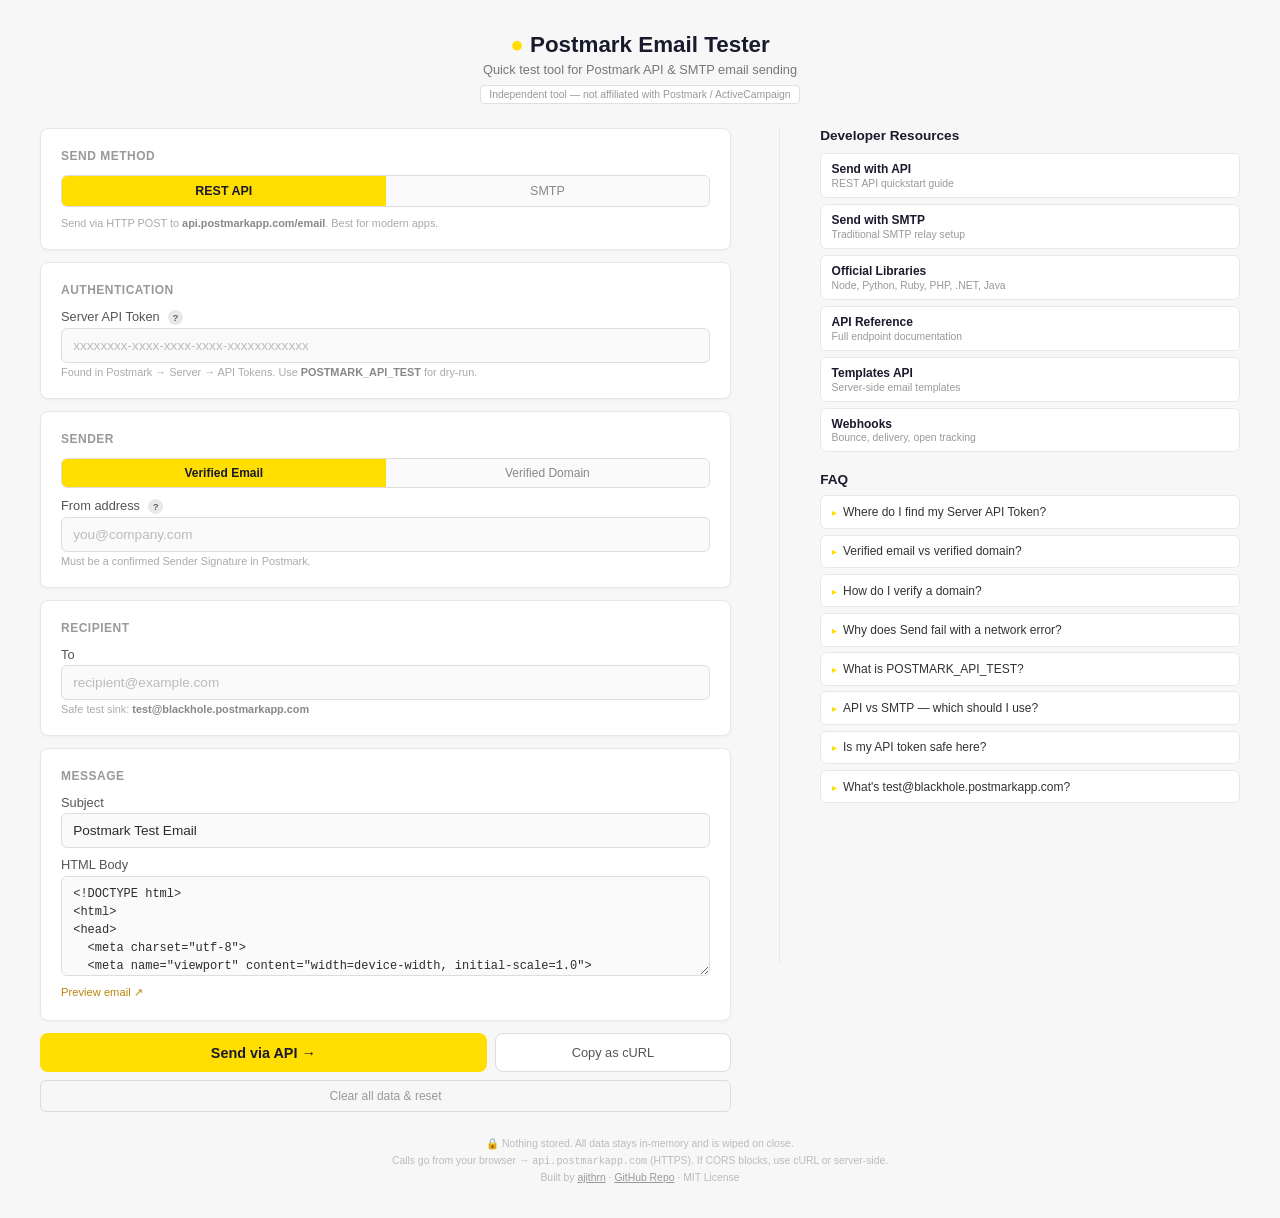
==== src/index.html @ 7c8c8877 "initial: Postmark email tester app     - Add project structure with source files (app.js, template.j" ====
<!DOCTYPE html>
<html lang="en">
<head>
    <meta charset="UTF-8">
    <meta name="viewport" content="width=device-width, initial-scale=1.0">
    <title>Postmark Email Tester</title>
    <link rel="icon" href="data:image/svg+xml,<svg xmlns='http://www.w3.org/2000/svg' viewBox='0 0 100 100'><circle cx='50' cy='50' r='45' fill='%23ffde00'/></svg>">
    <link rel="apple-touch-icon" href="data:image/svg+xml,<svg xmlns='http://www.w3.org/2000/svg' viewBox='0 0 100 100'><circle cx='50' cy='50' r='45' fill='%23ffde00'/></svg>">
    <meta name="theme-color" content="#ffde00">
    <!-- Set your Cloudflare Worker URL here to enable browser-based sending -->
    <!-- <meta name="worker-url" content="https://your-worker.your-subdomain.workers.dev"> -->
    <link rel="stylesheet" href="styles.css">
</head>
<body>
    <div class="page-wrap">
        <header>
            <h1><span>&#9679;</span> Postmark Email Tester</h1>
            <p class="subtitle">Quick test tool for Postmark API &amp; SMTP email sending</p>
            <span class="disclaimer">Independent tool &mdash; not affiliated with Postmark / ActiveCampaign</span>
        </header>

        <div class="two-col">
            <!-- ═══ LEFT: Form ═══ -->
            <main class="col-form">

                <!-- Mode Selection -->
                <div class="card">
                    <div class="card-title">Send Method</div>
                    <div class="mode-toggle">
                        <button type="button" id="btnModeApi" class="active" onclick="setMode('api')">REST API</button>
                        <button type="button" id="btnModeSmtp" onclick="setMode('smtp')">SMTP</button>
                    </div>
                    <p class="hint" id="modeHintApi">Send via HTTP POST to <strong>api.postmarkapp.com/email</strong>. Best for modern apps.</p>
                    <p class="hint hidden" id="modeHintSmtp">Configure your app's SMTP settings to use Postmark as relay. Best for legacy/CMS.</p>
                </div>

                <!-- Server Token -->
                <div class="card">
                    <div class="card-title">Authentication</div>
                    <label for="serverToken">Server API Token <span class="tooltip" aria-label="Where to find this: Log in to Postmark &rarr; select your Server &rarr; click API Tokens tab &rarr; copy the token. Each server has its own token.">?</span></label>
                    <input type="password" id="serverToken" placeholder="xxxxxxxx-xxxx-xxxx-xxxx-xxxxxxxxxxxx" autocomplete="off" spellcheck="false">
                    <p class="hint">Found in Postmark &rarr; Server &rarr; API Tokens. Use <strong>POSTMARK_API_TEST</strong> for dry-run.</p>
                </div>

                <!-- Sender -->
                <div class="card">
                    <div class="card-title">Sender</div>
                    <div class="sender-toggle">
                        <button type="button" id="btnVerifiedEmail" class="active" onclick="setSenderType('email')">Verified Email</button>
                        <button type="button" id="btnVerifiedDomain" onclick="setSenderType('domain')">Verified Domain</button>
                    </div>
                    <div id="senderEmailGroup">
                        <label for="senderEmail">From address <span class="tooltip" aria-label="Go to Postmark &rarr; Sender Signatures. Add and confirm your email. Once confirmed, you can send from it.">?</span></label>
                        <input type="email" id="senderEmail" placeholder="you@company.com">
                        <p class="hint">Must be a confirmed Sender Signature in Postmark.</p>
                    </div>
                    <div id="senderDomainGroup" class="hidden">
                        <label>From address <span class="tooltip" aria-label="Go to Postmark &rarr; Sender Signatures &rarr; Add Domain. Verify via DNS (DKIM + Return-Path). Once verified, ANY address @yourdomain.com works as sender.">?</span></label>
                        <div class="domain-row">
                            <input type="text" id="domainLocalPart" placeholder="hello">
                            <span class="at">@</span>
                            <input type="text" id="domainName" placeholder="yourdomain.com">
                        </div>
                        <p class="hint">If domain is verified in Postmark, any address on it works.</p>
                    </div>
                </div>

                <!-- Recipient -->
                <div class="card">
                    <div class="card-title">Recipient</div>
                    <label for="recipientEmail">To</label>
                    <input type="email" id="recipientEmail" placeholder="recipient@example.com">
                    <p class="hint">Safe test sink: <strong>test@blackhole.postmarkapp.com</strong></p>
                </div>

                <!-- SMTP Config Display -->
                <div class="card hidden" id="smtpSection">
                    <div class="card-title">SMTP Configuration</div>
                    <p class="hint" style="margin-bottom:0.5rem;">Use these settings in your application's mail config:</p>
                    <div class="smtp-config">
                        <div class="cfg-row"><span class="cfg-label">Host:</span><span class="cfg-value" id="smtpHost">smtp.postmarkapp.com</span></div>
                        <div class="cfg-row"><span class="cfg-label">Port:</span><span class="cfg-value" id="smtpPort">587 (STARTTLS) or 443 (SSL)</span></div>
                        <div class="cfg-row"><span class="cfg-label">Username:</span><span class="cfg-value" id="smtpUsername">(enter token above)</span></div>
                        <div class="cfg-row"><span class="cfg-label">Password:</span><span class="cfg-value" id="smtpPassword">(enter token above)</span></div>
                        <div class="cfg-row"><span class="cfg-label">From:</span><span class="cfg-value" id="smtpFrom">(enter sender above)</span></div>
                        <div class="cfg-row"><span class="cfg-label">To:</span><span class="cfg-value" id="smtpTo">(enter recipient above)</span></div>
                    </div>
                    <div class="smtp-btn-row">
                        <button type="button" class="copy-smtp-btn" onclick="copySmtpTestCommand()">Copy SMTP test command</button>
                        <button type="button" class="copy-smtp-btn" onclick="toggleCodeExamples()">Show code examples</button>
                    </div>

                    <!-- Code Examples (toggled) -->
                    <div class="code-examples hidden" id="codeExamples">
                        <div class="code-tabs">
                            <button type="button" class="code-tab active" data-tab="node" onclick="showTab('node')">Node.js</button>
                            <button type="button" class="code-tab" data-tab="python" onclick="showTab('python')">Python</button>
                            <button type="button" class="code-tab" data-tab="php" onclick="showTab('php')">PHP</button>
                        </div>
                        <pre class="code-block" id="codeNode"></pre>
                        <pre class="code-block hidden" id="codePython"></pre>
                        <pre class="code-block hidden" id="codePhp"></pre>
                        <button type="button" class="copy-smtp-btn" style="margin-top:0.4rem;" onclick="copyCurrentCode()">Copy code</button>
                    </div>
                </div>

                <!-- Message Section (both modes) -->
                <div class="card" id="messageSection">
                    <div class="card-title">Message</div>
                    <label for="subject">Subject</label>
                    <input type="text" id="subject" value="Postmark Test Email">
                    <label for="htmlBody">HTML Body</label>
                    <textarea id="htmlBody"></textarea>
                    <span class="preview-toggle" onclick="togglePreview()">Preview email &#8599;</span>
                    <div class="preview-frame" id="previewFrame">
                        <iframe id="previewIframe" sandbox="allow-same-origin" title="Email preview"></iframe>
                    </div>
                </div>

                <!-- Action Buttons (both modes) -->
                <div class="btn-row" id="btnRow">
                    <button type="button" class="btn-send" id="btnSend" onclick="sendEmail()">Send via API &rarr;</button>
                    <button type="button" class="btn-curl" id="btnCurl" onclick="copyCurl()">Copy as cURL</button>
                </div>
                <div class="cors-note" id="corsNote">
                    &#9888;&#65039; <strong>CORS blocked?</strong> Postmark blocks browser-side API calls to protect your token.
                    Use <strong>Copy as cURL</strong> and run in terminal, or see the docs on the right.
                </div>
                <div class="result" id="result"></div>
                <button type="button" class="btn-clear" onclick="clearAll()">Clear all data &amp; reset</button>

            </main>

            <!-- ═══ RIGHT: Info Panel ═══ -->
            <aside class="col-info">

                <!-- Developer Resources -->
                <div class="info-block" id="dev-resources">
                    <h2>Developer Resources</h2>
                    <div class="resource-grid">
                        <a class="resource-link" href="https://postmarkapp.com/developer/user-guide/send-email-with-api" target="_blank" rel="noopener">
                            <span class="r-title">Send with API</span>
                            <span class="r-desc">REST API quickstart guide</span>
                        </a>
                        <a class="resource-link" href="https://postmarkapp.com/developer/user-guide/send-email-with-smtp" target="_blank" rel="noopener">
                            <span class="r-title">Send with SMTP</span>
                            <span class="r-desc">Traditional SMTP relay setup</span>
                        </a>
                        <a class="resource-link" href="https://postmarkapp.com/developer/integration/official-libraries" target="_blank" rel="noopener">
                            <span class="r-title">Official Libraries</span>
                            <span class="r-desc">Node, Python, Ruby, PHP, .NET, Java</span>
                        </a>
                        <a class="resource-link" href="https://postmarkapp.com/developer/api/overview" target="_blank" rel="noopener">
                            <span class="r-title">API Reference</span>
                            <span class="r-desc">Full endpoint documentation</span>
                        </a>
                        <a class="resource-link" href="https://postmarkapp.com/developer/api/templates-api" target="_blank" rel="noopener">
                            <span class="r-title">Templates API</span>
                            <span class="r-desc">Server-side email templates</span>
                        </a>
                        <a class="resource-link" href="https://postmarkapp.com/developer/webhooks/webhooks-overview" target="_blank" rel="noopener">
                            <span class="r-title">Webhooks</span>
                            <span class="r-desc">Bounce, delivery, open tracking</span>
                        </a>
                    </div>
                </div>

                <!-- FAQ -->
                <div class="info-block faq-section">
                    <h2>FAQ</h2>
                    <details class="faq-item">
                        <summary>Where do I find my Server API Token?</summary>
                        <p>Log in to <a href="https://account.postmarkapp.com" target="_blank" rel="noopener">Postmark</a> &rarr; select your <strong>Server</strong> &rarr; click the <strong>API Tokens</strong> tab. Copy the Server API token shown there. Each server has its own unique token.</p>
                    </details>
                    <details class="faq-item">
                        <summary>Verified email vs verified domain?</summary>
                        <p><strong>Verified Email:</strong> You confirm a single address (Sender Signature). You can only send from that exact address.<br><strong>Verified Domain:</strong> You verify your entire domain via DNS (DKIM + Return-Path). Once verified, you can send from <em>any</em> address @yourdomain.com.</p>
                    </details>
                    <details class="faq-item">
                        <summary>How do I verify a domain?</summary>
                        <p>Go to <strong>Sender Signatures</strong> &rarr; <strong>Add Domain</strong> &rarr; enter your domain. Postmark gives you DNS records (DKIM and Return-Path) to add at your DNS provider. Once propagated and confirmed, the domain is verified.</p>
                    </details>
                    <details class="faq-item">
                        <summary>Why does Send fail with a network error?</summary>
                        <p>Postmark blocks browser-side API calls (CORS) to protect your token. Use <strong>Copy as cURL</strong> and paste in your terminal. For production, always call Postmark from your server/backend.</p>
                    </details>
                    <details class="faq-item">
                        <summary>What is POSTMARK_API_TEST?</summary>
                        <p>A special token for dry-run testing. Postmark validates your payload and returns success <em>without delivering</em> the email. Great for checking your request format.</p>
                    </details>
                    <details class="faq-item">
                        <summary>API vs SMTP &mdash; which should I use?</summary>
                        <div class="faq-table-wrap">
                            <table class="compare-table">
                                <thead><tr><th></th><th>REST API</th><th>SMTP</th></tr></thead>
                                <tbody>
                                    <tr><td>Speed</td><td>Fastest &mdash; HTTP POST</td><td>Slower &mdash; SMTP handshake</td></tr>
                                    <tr><td>Auth</td><td>X-Postmark-Server-Token header</td><td>Username &amp; password = token</td></tr>
                                    <tr><td>Features</td><td>Full (templates, tags, streams, batch)</td><td>Basic sending + headers</td></tr>
                                    <tr><td>Best for</td><td>Modern apps, serverless</td><td>Legacy, CMS, WordPress</td></tr>
                                    <tr><td>Endpoint</td><td><code>api.postmarkapp.com/email</code></td><td><code>smtp.postmarkapp.com:587</code></td></tr>
                                    <tr><td>Batch</td><td>Up to 500/call</td><td>1 per connection</td></tr>
                                </tbody>
                            </table>
                        </div>
                    </details>
                    <details class="faq-item">
                        <summary>Is my API token safe here?</summary>
                        <p>Yes. Everything runs in your browser. Token is only sent to <code>api.postmarkapp.com</code> over HTTPS (or stays local in cURL). No backend, no cookies, no storage. Wiped on tab close.</p>
                    </details>
                    <details class="faq-item">
                        <summary>What's test@blackhole.postmarkapp.com?</summary>
                        <p>A safe sink address from Postmark. Emails are accepted (you get a Message ID) but never delivered to any inbox. Perfect for testing.</p>
                    </details>
                </div>

            </aside>
        </div>

        <p class="footer-note">
            &#128274; Nothing stored. All data stays in-memory and is wiped on close.<br>
            Calls go from your browser &rarr; <code>api.postmarkapp.com</code> (HTTPS). If CORS blocks, use cURL or server-side.<br>
            Built by <a href="https://github.com/ajithrn" target="_blank" rel="noopener">ajithrn</a> &middot;
            <a href="https://github.com/ajithrn/postmark-email-tester" target="_blank" rel="noopener">GitHub Repo</a> &middot;
            MIT License
        </p>
    </div>

    <script src="template.js"></script>
    <script src="app.js"></script>
</body>
</html>
---- src/styles.css ----
* { margin: 0; padding: 0; box-sizing: border-box; }
body {
    font-family: -apple-system, BlinkMacSystemFont, 'Segoe UI', Roboto, sans-serif;
    background: #f7f7f7;
    color: #2d2d2d;
    min-height: 100vh;
    display: flex;
    flex-direction: column;
    align-items: center;
    justify-content: flex-start;
    padding: 2rem 1.5rem;
}

/* ─── Page layout ───────────────────────────────────────────────────────── */
.page-wrap { width: 100%; max-width: 1200px; }
header { text-align: center; margin-bottom: 1.5rem; }
header h1 { font-size: 1.4rem; color: #1a1a2e; font-weight: 700; }
header h1 span { color: #ffde00; }
.subtitle { font-size: 0.8rem; color: #777; margin-top: 0.25rem; }
.disclaimer {
    display: inline-block; font-size: 0.65rem; color: #999;
    background: #fff; border: 1px solid #e0e0e0; border-radius: 4px;
    padding: 0.2rem 0.5rem; margin-top: 0.5rem;
}

/* ─── Two-column CSS Grid (60/40) ───────────────────────────────────────── */
.two-col {
    display: grid;
    grid-template-columns: 1fr;
    gap: 1.5rem;
}

@media (min-width: 1024px) {
    .two-col {
        grid-template-columns: 3fr 2fr;
        gap: 3rem;
    }
    .col-info {
        position: sticky;
        top: 2rem;
        max-height: calc(100vh - 4rem);
        overflow-y: auto;
        padding-left: 2.5rem;
        border-left: 1px solid #e8e8e8;
    }
}

/* ─── Cards ─────────────────────────────────────────────────────────────── */
.card {
    background: #ffffff; border-radius: 8px; padding: 1.25rem;
    margin-bottom: 0.75rem; border: 1px solid #e8e8e8;
    box-shadow: 0 1px 3px rgba(0,0,0,0.04);
}
.card-title {
    font-size: 0.75rem; font-weight: 600; text-transform: uppercase;
    letter-spacing: 0.5px; color: #999; margin-bottom: 0.75rem;
}
label { display: block; font-size: 0.8rem; color: #555; margin-bottom: 0.2rem; margin-top: 0.6rem; font-weight: 500; }
.card label:first-of-type { margin-top: 0; }
input, select, textarea {
    width: 100%; padding: 0.55rem 0.7rem; border: 1px solid #ddd;
    border-radius: 6px; background: #fafafa; color: #2d2d2d;
    font-size: 0.85rem; outline: none; transition: border-color 0.2s, box-shadow 0.2s;
}
input:focus, select:focus, textarea:focus { border-color: #ffde00; box-shadow: 0 0 0 3px rgba(255,222,0,0.15); }
input::placeholder, textarea::placeholder { color: #bbb; }
textarea { resize: vertical; min-height: 100px; font-family: 'SF Mono','Fira Code',monospace; font-size: 0.75rem; line-height: 1.5; }
.hint { font-size: 0.68rem; color: #aaa; margin-top: 0.2rem; }
.hint strong { color: #888; }

/* ─── Mode toggle ───────────────────────────────────────────────────────── */
.mode-toggle {
    display: flex; border: 1px solid #ddd; border-radius: 6px;
    overflow: hidden; margin-bottom: 0.6rem;
}
.mode-toggle button {
    flex: 1; padding: 0.5rem; border: none; background: #fafafa;
    color: #888; cursor: pointer; font-size: 0.78rem; font-weight: 500; transition: all 0.15s;
}
.mode-toggle button.active { background: #ffde00; color: #1a1a2e; font-weight: 600; }

/* ─── Sender toggle ────────────────────────────────────────────────────── */
.sender-toggle {
    display: flex; border: 1px solid #ddd; border-radius: 6px;
    overflow: hidden; margin-bottom: 0.6rem;
}
.sender-toggle button {
    flex: 1; padding: 0.45rem 0.5rem; border: none; background: #fafafa;
    color: #888; cursor: pointer; font-size: 0.75rem; font-weight: 500; transition: all 0.15s;
}
.sender-toggle button.active { background: #ffde00; color: #1a1a2e; font-weight: 600; }

/* ─── Domain row ────────────────────────────────────────────────────────── */
.domain-row { display: flex; align-items: center; }
.domain-row input:first-child { border-radius: 6px 0 0 6px; border-right: none; }
.domain-row .at {
    padding: 0.55rem 0.4rem; background: #f0f0f0; border: 1px solid #ddd;
    border-left: none; border-right: none; color: #666; font-weight: 600; font-size: 0.85rem;
}
.domain-row input:last-child { border-radius: 0 6px 6px 0; border-left: none; }

/* ─── SMTP config ───────────────────────────────────────────────────────── */
.smtp-config {
    background: #fafafa; border: 1px solid #e8e8e8; border-radius: 6px;
    padding: 0.75rem; margin-top: 0.5rem; font-size: 0.75rem;
    font-family: 'SF Mono','Fira Code',monospace; line-height: 1.7;
}
.smtp-config .cfg-row { display: flex; gap: 0.5rem; }
.smtp-config .cfg-label { color: #999; min-width: 90px; }
.smtp-config .cfg-value { color: #2d2d2d; font-weight: 500; word-break: break-all; }
.smtp-btn-row { display: flex; gap: 0.4rem; margin-top: 0.6rem; flex-wrap: wrap; }
.copy-smtp-btn {
    padding: 0.35rem 0.75rem; border: 1px solid #ddd;
    border-radius: 4px; background: #fff; color: #555; font-size: 0.7rem;
    cursor: pointer; transition: all 0.15s;
}
.copy-smtp-btn:hover { border-color: #ffde00; color: #1a1a2e; }

/* ─── Code examples ─────────────────────────────────────────────────────── */
.code-examples { margin-top: 0.75rem; }
.code-tabs {
    display: flex; border-bottom: 1px solid #e8e8e8; margin-bottom: 0;
}
.code-tab {
    padding: 0.35rem 0.7rem; border: none; background: none;
    font-size: 0.7rem; font-weight: 500; color: #888; cursor: pointer;
    border-bottom: 2px solid transparent; transition: all 0.15s;
}
.code-tab.active { color: #1a1a2e; border-bottom-color: #ffde00; }
.code-tab:hover { color: #555; }
.code-block {
    background: #1a1a2e; color: #e0e0e0; padding: 0.75rem;
    border-radius: 0 0 6px 6px; font-size: 0.68rem;
    font-family: 'SF Mono','Fira Code',monospace;
    line-height: 1.6; overflow-x: auto; white-space: pre;
    margin: 0;
}

/* ─── Buttons ───────────────────────────────────────────────────────────── */
.btn-row { display: flex; gap: 0.5rem; margin-top: 0.75rem; }
.btn-send {
    flex: 2; padding: 0.7rem; border: none; border-radius: 8px;
    font-size: 0.9rem; font-weight: 600; cursor: pointer;
    background: #ffde00; color: #1a1a2e; transition: all 0.15s;
}
.btn-send:hover { background: #f5d400; box-shadow: 0 2px 8px rgba(255,222,0,0.3); }
.btn-send:disabled { background: #e0e0e0; color: #999; cursor: not-allowed; box-shadow: none; }
.btn-curl {
    flex: 1; padding: 0.7rem; border: 1px solid #ddd; border-radius: 8px;
    font-size: 0.8rem; font-weight: 500; cursor: pointer;
    background: #fff; color: #555; transition: all 0.15s;
}
.btn-curl:hover { border-color: #ffde00; color: #1a1a2e; }
.btn-clear {
    display: block; width: 100%; padding: 0.5rem; border: 1px solid #ddd;
    border-radius: 6px; background: transparent; color: #999;
    font-size: 0.75rem; cursor: pointer; margin-top: 0.5rem; transition: all 0.15s;
}
.btn-clear:hover { border-color: #e74c3c; color: #e74c3c; }

/* ─── Results ───────────────────────────────────────────────────────────── */
.result {
    margin-top: 0.75rem; padding: 0.75rem; border-radius: 6px;
    font-size: 0.75rem; font-family: 'SF Mono','Fira Code',monospace;
    white-space: pre-wrap; word-break: break-all; display: none; line-height: 1.5;
}
.result.success { display: block; background: #eafbe7; border: 1px solid #b7e4af; color: #256b1b; }
.result.error { display: block; background: #fdeaea; border: 1px solid #f0b8b8; color: #8b1a1a; }
.result.info { display: block; background: #eaf4fd; border: 1px solid #b8d9f0; color: #1a4a6b; }
.result.curl { display: block; background: #2d2d2d; border: 1px solid #444; color: #e0e0e0; cursor: text; user-select: all; }

/* ─── CORS note ─────────────────────────────────────────────────────────── */
.cors-note {
    margin-top: 0.5rem; padding: 0.6rem 0.75rem; border-radius: 6px;
    background: #fffbe6; border: 1px solid #ffe58f; font-size: 0.7rem; color: #8b6914;
    display: none;
}
.cors-note a { color: #b8860b; font-weight: 500; }

/* ─── Info panel (right column) ─────────────────────────────────────────── */
.info-block { margin-bottom: 1.25rem; }
.info-block h2 { font-size: 0.85rem; color: #1a1a2e; margin-bottom: 0.6rem; }

/* Resource grid */
.resource-grid { display: grid; grid-template-columns: 1fr; gap: 0.4rem; }
.resource-link {
    display: block; padding: 0.5rem 0.65rem; background: #fff;
    border: 1px solid #e8e8e8; border-radius: 6px; text-decoration: none;
    transition: all 0.15s; font-size: 0.75rem;
}
.resource-link:hover { border-color: #ffde00; box-shadow: 0 2px 6px rgba(255,222,0,0.15); }
.resource-link .r-title { color: #1a1a2e; font-weight: 600; display: block; }
.resource-link .r-desc { color: #999; font-size: 0.65rem; margin-top: 0.1rem; display: block; }

/* ─── FAQ ───────────────────────────────────────────────────────────────── */
.faq-section h2 { margin-bottom: 0.5rem; }
.faq-item {
    border: 1px solid #e8e8e8; border-radius: 6px; margin-bottom: 0.35rem;
    background: #fff; transition: border-color 0.15s;
}
.faq-item:hover { border-color: #ffde00; }
.faq-item summary {
    cursor: pointer; padding: 0.55rem 0.7rem; font-size: 0.75rem;
    font-weight: 500; color: #333; list-style: none;
    display: flex; align-items: center; gap: 0.35rem;
}
.faq-item summary::before { content: "\25B8"; color: #ffde00; font-size: 0.65rem; flex-shrink: 0; }
.faq-item[open] summary::before { content: "\25BE"; }
.faq-item p, .faq-item .faq-table-wrap {
    padding: 0 0.7rem 0.55rem; font-size: 0.7rem; color: #555;
    line-height: 1.6; margin: 0;
}
.faq-item a { color: #b8860b; }
.faq-item code { font-size: 0.65rem; background: #f5f5f5; padding: 0.1rem 0.3rem; border-radius: 3px; }

/* Comparison table inside FAQ */
.faq-table-wrap { overflow-x: auto; }
.compare-table {
    width: 100%; border-collapse: collapse; font-size: 0.65rem; margin-top: 0.25rem;
}
.compare-table th {
    text-align: left; padding: 0.3rem 0.4rem; background: #fafafa;
    border-bottom: 1px solid #e8e8e8; color: #666; font-weight: 600;
}
.compare-table td {
    padding: 0.25rem 0.4rem; border-bottom: 1px solid #f0f0f0; color: #555;
}
.compare-table code { font-size: 0.6rem; }

/* ─── Footer ────────────────────────────────────────────────────────────── */
.footer-note {
    text-align: center; font-size: 0.65rem; color: #bbb;
    margin-top: 1.5rem; line-height: 1.6;
}
.footer-note a { color: #999; }
.footer-note code { font-size: 0.63rem; }

/* ─── Spinner ───────────────────────────────────────────────────────────── */
.spinner {
    display: inline-block; width: 12px; height: 12px;
    border: 2px solid #1a1a2e; border-top-color: transparent;
    border-radius: 50%; animation: spin 0.6s linear infinite;
    vertical-align: middle; margin-right: 0.4rem;
}
@keyframes spin { to { transform: rotate(360deg); } }

/* ─── Preview ───────────────────────────────────────────────────────────── */
.preview-toggle { font-size: 0.7rem; color: #b8860b; cursor: pointer; margin-top: 0.4rem; display: inline-block; font-weight: 500; }
.preview-toggle:hover { color: #8b6914; }
.preview-frame { margin-top: 0.4rem; border: 1px solid #e8e8e8; border-radius: 6px; overflow: hidden; display: none; }
.preview-frame iframe { width: 100%; height: 200px; border: none; }

/* ─── Tooltips ──────────────────────────────────────────────────────────── */
.tooltip {
    display: inline-flex; align-items: center; justify-content: center;
    width: 15px; height: 15px; border-radius: 50%;
    background: #e8e8e8; color: #666; font-size: 0.6rem; font-weight: 700;
    cursor: help; position: relative; vertical-align: middle; margin-left: 0.3rem;
    transition: background 0.15s;
}
.tooltip:hover { background: #ffde00; color: #1a1a2e; }
.tooltip::after {
    content: attr(aria-label);
    position: absolute; bottom: calc(100% + 8px); left: 50%;
    transform: translateX(-50%); width: 220px;
    padding: 0.45rem 0.6rem; border-radius: 6px;
    background: #1a1a2e; color: #e8e8e8; font-size: 0.65rem;
    font-weight: 400; line-height: 1.5; text-align: left;
    box-shadow: 0 4px 12px rgba(0,0,0,0.15);
    opacity: 0; visibility: hidden; pointer-events: none;
    transition: opacity 0.2s, visibility 0.2s;
    z-index: 100;
}
.tooltip::before {
    content: ''; position: absolute; bottom: calc(100% + 4px); left: 50%;
    transform: translateX(-50%);
    border: 5px solid transparent; border-top-color: #1a1a2e;
    opacity: 0; visibility: hidden; transition: opacity 0.2s, visibility 0.2s;
    z-index: 100;
}
.tooltip:hover::after, .tooltip:hover::before { opacity: 1; visibility: visible; }

/* ─── Hidden ────────────────────────────────────────────────────────────── */
.hidden { display: none !important; }

/* ─── Mobile (below 1024px) ─────────────────────────────────────────────── */
@media (max-width: 1023px) {
    body { padding: 1.5rem 1rem; }
    .col-info { margin-top: 1rem; padding-top: 1rem; border-top: 1px solid #e8e8e8; }
    .btn-row { flex-direction: column; }
    .tooltip::after { width: 180px; left: 0; transform: translateX(-10%); }
}
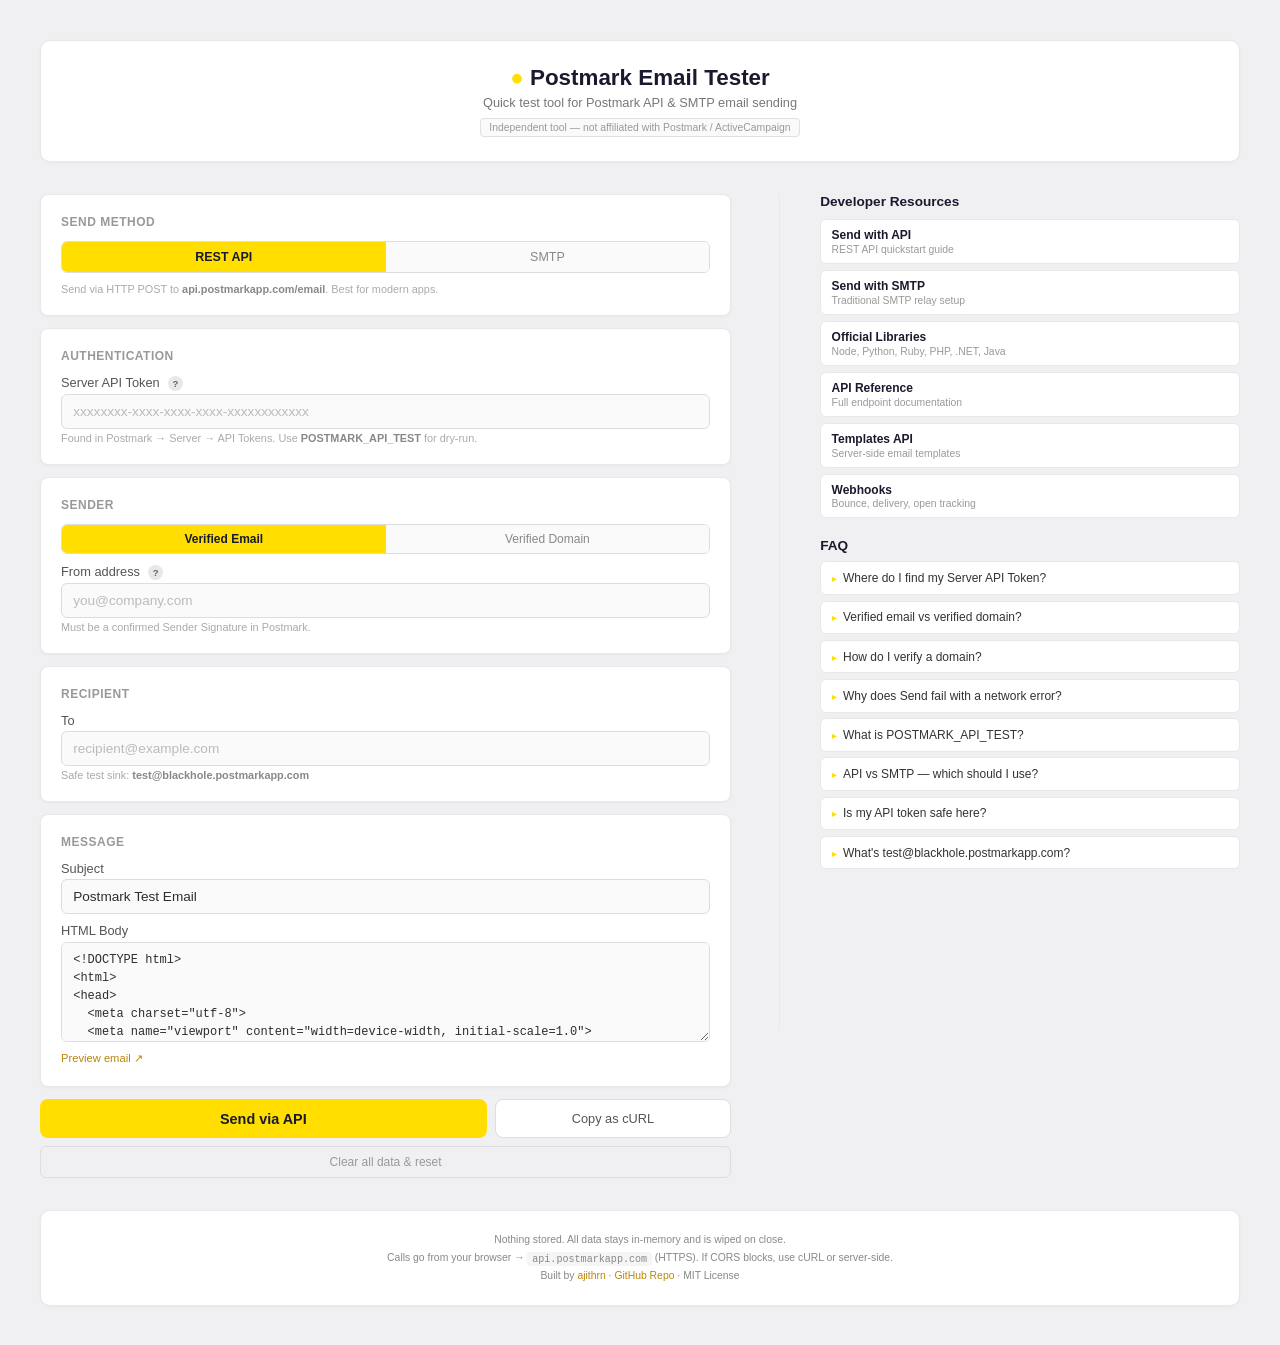
==== commit 5999dee0: "ui: remove emoji, add header/footer bg, improve spacing" ====
--- a/src/index.html
+++ b/src/index.html
@@ -111,7 +111,7 @@
                     <input type="text" id="subject" value="Postmark Test Email">
                     <label for="htmlBody">HTML Body</label>
                     <textarea id="htmlBody"></textarea>
-                    <span class="preview-toggle" onclick="togglePreview()">Preview email &#8599;</span>
+                    <span class="preview-toggle" onclick="togglePreview()">Preview email &nearr;</span>
                     <div class="preview-frame" id="previewFrame">
                         <iframe id="previewIframe" sandbox="allow-same-origin" title="Email preview"></iframe>
                     </div>
@@ -119,11 +119,11 @@
 
                 <!-- Action Buttons (both modes) -->
                 <div class="btn-row" id="btnRow">
-                    <button type="button" class="btn-send" id="btnSend" onclick="sendEmail()">Send via API &rarr;</button>
+                    <button type="button" class="btn-send" id="btnSend" onclick="sendEmail()">Send via API</button>
                     <button type="button" class="btn-curl" id="btnCurl" onclick="copyCurl()">Copy as cURL</button>
                 </div>
                 <div class="cors-note" id="corsNote">
-                    &#9888;&#65039; <strong>CORS blocked?</strong> Postmark blocks browser-side API calls to protect your token.
+                    <strong>CORS blocked?</strong> Postmark blocks browser-side API calls to protect your token.
                     Use <strong>Copy as cURL</strong> and run in terminal, or see the docs on the right.
                 </div>
                 <div class="result" id="result"></div>
@@ -218,7 +218,7 @@
         </div>
 
         <p class="footer-note">
-            &#128274; Nothing stored. All data stays in-memory and is wiped on close.<br>
+            Nothing stored. All data stays in-memory and is wiped on close.<br>
             Calls go from your browser &rarr; <code>api.postmarkapp.com</code> (HTTPS). If CORS blocks, use cURL or server-side.<br>
             Built by <a href="https://github.com/ajithrn" target="_blank" rel="noopener">ajithrn</a> &middot;
             <a href="https://github.com/ajithrn/postmark-email-tester" target="_blank" rel="noopener">GitHub Repo</a> &middot;
--- a/src/styles.css
+++ b/src/styles.css
@@ -1,25 +1,29 @@
 * { margin: 0; padding: 0; box-sizing: border-box; }
 body {
     font-family: -apple-system, BlinkMacSystemFont, 'Segoe UI', Roboto, sans-serif;
-    background: #f7f7f7;
+    background: #f0f0f3;
     color: #2d2d2d;
     min-height: 100vh;
     display: flex;
     flex-direction: column;
     align-items: center;
     justify-content: flex-start;
-    padding: 2rem 1.5rem;
+    padding: 2.5rem 1.5rem;
 }
 
 /* ─── Page layout ───────────────────────────────────────────────────────── */
 .page-wrap { width: 100%; max-width: 1200px; }
-header { text-align: center; margin-bottom: 1.5rem; }
+header {
+    text-align: center; margin-bottom: 2rem; padding: 1.5rem 1rem;
+    background: #ffffff; border-radius: 10px; border: 1px solid #e8e8e8;
+    box-shadow: 0 1px 3px rgba(0,0,0,0.04);
+}
 header h1 { font-size: 1.4rem; color: #1a1a2e; font-weight: 700; }
 header h1 span { color: #ffde00; }
 .subtitle { font-size: 0.8rem; color: #777; margin-top: 0.25rem; }
 .disclaimer {
     display: inline-block; font-size: 0.65rem; color: #999;
-    background: #fff; border: 1px solid #e0e0e0; border-radius: 4px;
+    background: #fafafa; border: 1px solid #e0e0e0; border-radius: 4px;
     padding: 0.2rem 0.5rem; margin-top: 0.5rem;
 }
 
@@ -28,6 +32,8 @@
     display: grid;
     grid-template-columns: 1fr;
     gap: 1.5rem;
+    margin-top: 1.5rem;
+    margin-bottom: 2rem;
 }
 
 @media (min-width: 1024px) {
@@ -229,11 +235,15 @@
 
 /* ─── Footer ────────────────────────────────────────────────────────────── */
 .footer-note {
-    text-align: center; font-size: 0.65rem; color: #bbb;
-    margin-top: 1.5rem; line-height: 1.6;
-}
-.footer-note a { color: #999; }
-.footer-note code { font-size: 0.63rem; }
+    text-align: center; font-size: 0.65rem; color: #888;
+    margin-top: 0; padding: 1.25rem 1rem;
+    background: #ffffff; border-radius: 10px; border: 1px solid #e8e8e8;
+    box-shadow: 0 1px 3px rgba(0,0,0,0.04);
+    line-height: 1.7;
+}
+.footer-note a { color: #b8860b; text-decoration: none; }
+.footer-note a:hover { text-decoration: underline; }
+.footer-note code { font-size: 0.63rem; background: #f5f5f5; padding: 0.1rem 0.3rem; border-radius: 3px; }
 
 /* ─── Spinner ───────────────────────────────────────────────────────────── */
 .spinner {
